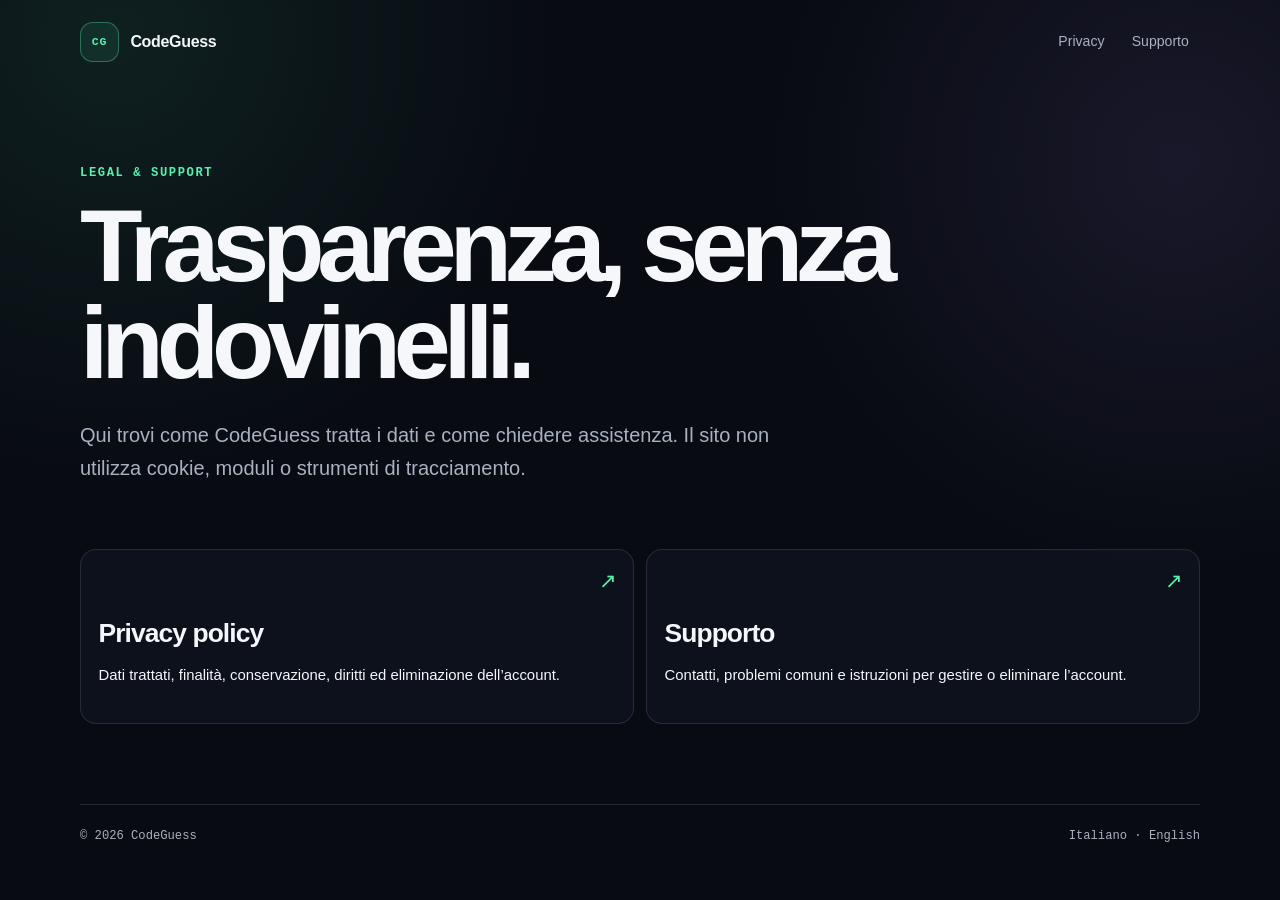
==== index.html @ 76d26ee3 "Publish CodeGuess privacy and support pages" ====
<!doctype html>
<html lang="it">
<head>
  <meta charset="utf-8">
  <meta name="viewport" content="width=device-width, initial-scale=1">
  <meta name="theme-color" content="#080b12">
  <meta name="description" content="Privacy e supporto ufficiale per l’app CodeGuess.">
  <title>CodeGuess · Privacy e supporto</title>
  <link rel="stylesheet" href="./legal.css">
</head>
<body>
  <a class="skip-link" href="#page-title">Vai al contenuto</a>
  <div class="shell">
    <header class="topbar">
      <a class="brand" href="./" aria-label="CodeGuess, home">
        <span class="brand-mark" aria-hidden="true">CG</span>
        <span>CodeGuess</span>
      </a>
      <nav class="top-nav" aria-label="Navigazione principale">
        <a href="./privacy.html">Privacy</a>
        <a href="./support.html">Supporto</a>
      </nav>
    </header>

    <main id="page-title">
      <header class="document-header">
        <p class="eyebrow">Legal &amp; support</p>
        <h1>Trasparenza, senza indovinelli.</h1>
        <p class="lead">Qui trovi come CodeGuess tratta i dati e come chiedere assistenza. Il sito non utilizza cookie, moduli o strumenti di tracciamento.</p>
      </header>

      <section class="help-grid home-links" aria-label="Documenti e assistenza">
        <a class="help-card" href="./privacy.html">
          <h2>Privacy policy</h2>
          <p>Dati trattati, finalità, conservazione, diritti ed eliminazione dell’account.</p>
        </a>
        <a class="help-card" href="./support.html">
          <h2>Supporto</h2>
          <p>Contatti, problemi comuni e istruzioni per gestire o eliminare l’account.</p>
        </a>
      </section>

    </main>

    <footer>
      <div class="footer-row">
        <span>© 2026 CodeGuess</span>
        <span>Italiano · English</span>
      </div>
    </footer>
  </div>
</body>
</html>
---- legal.css ----
:root {
  color-scheme: dark;
  --bg: #080b12;
  --surface: #101622;
  --surface-high: #171f2e;
  --text: #f5f7fb;
  --muted: #a9b1c1;
  --line: rgba(255, 255, 255, 0.11);
  --green: #55f2ae;
  --violet: #ae8cff;
  --blue: #64cbff;
  --warning: #ffd98f;
  --sans: Inter, ui-sans-serif, -apple-system, BlinkMacSystemFont, "Segoe UI", sans-serif;
  --mono: "SFMono-Regular", Consolas, "Liberation Mono", monospace;
}

* {
  box-sizing: border-box;
}

html {
  background: var(--bg);
  scroll-behavior: smooth;
}

body {
  min-height: 100vh;
  margin: 0;
  color: var(--text);
  background:
    radial-gradient(circle at 9% 4%, rgba(85, 242, 174, 0.09), transparent 28rem),
    radial-gradient(circle at 92% 18%, rgba(174, 140, 255, 0.1), transparent 26rem),
    var(--bg);
  font-family: var(--sans);
  line-height: 1.65;
  -webkit-font-smoothing: antialiased;
}

a {
  color: var(--blue);
  text-underline-offset: 0.2em;
}

a:hover {
  text-decoration-thickness: 2px;
}

a:focus-visible,
button:focus-visible {
  outline: 3px solid var(--blue);
  outline-offset: 4px;
}

.skip-link {
  position: fixed;
  top: 0.75rem;
  left: 0.75rem;
  z-index: 20;
  padding: 0.65rem 0.9rem;
  border-radius: 0.65rem;
  color: #06130d;
  background: var(--green);
  font-weight: 750;
  transform: translateY(-180%);
  transition: transform 160ms ease;
}

.skip-link:focus {
  transform: translateY(0);
}

.shell {
  width: min(1120px, calc(100% - 2rem));
  margin: 0 auto;
  padding: 1.35rem 0 2.5rem;
}

.topbar,
.footer-row {
  display: flex;
  align-items: center;
  justify-content: space-between;
  gap: 1rem;
}

.brand {
  display: inline-flex;
  align-items: center;
  gap: 0.7rem;
  color: var(--text);
  font-weight: 760;
  letter-spacing: -0.02em;
  text-decoration: none;
}

.brand-mark {
  display: grid;
  width: 2.45rem;
  height: 2.45rem;
  place-items: center;
  border: 1px solid rgba(85, 242, 174, 0.35);
  border-radius: 0.8rem;
  color: var(--green);
  background: rgba(85, 242, 174, 0.08);
  font: 700 0.72rem/1 var(--mono);
  letter-spacing: 0.08em;
}

.top-nav {
  display: flex;
  align-items: center;
  gap: 0.3rem;
}

.top-nav a {
  padding: 0.55rem 0.7rem;
  border-radius: 0.65rem;
  color: var(--muted);
  font-size: 0.88rem;
  text-decoration: none;
}

.top-nav a[aria-current="page"],
.top-nav a:hover {
  color: var(--text);
  background: rgba(255, 255, 255, 0.06);
}

.document-header {
  max-width: 840px;
  padding: 6.5rem 0 3rem;
}

.eyebrow {
  margin: 0 0 1rem;
  color: var(--green);
  font: 650 0.76rem/1.2 var(--mono);
  letter-spacing: 0.13em;
  text-transform: uppercase;
}

.document-header h1 {
  margin: 0;
  font-size: clamp(3rem, 8vw, 6.6rem);
  line-height: 0.95;
  letter-spacing: -0.07em;
}

.lead {
  max-width: 700px;
  margin: 1.7rem 0 0;
  color: var(--muted);
  font-size: clamp(1.05rem, 2vw, 1.25rem);
}

.meta-row {
  display: flex;
  flex-wrap: wrap;
  gap: 0.7rem 1.4rem;
  margin-top: 1.7rem;
  color: var(--muted);
  font: 500 0.77rem/1.5 var(--mono);
}

.draft-banner {
  display: grid;
  grid-template-columns: minmax(120px, 0.28fr) 1fr;
  gap: 1.3rem;
  margin: 0 0 2rem;
  padding: 1.15rem 1.3rem;
  border: 1px dashed rgba(255, 217, 143, 0.38);
  border-radius: 1rem;
  color: var(--warning);
  background: rgba(255, 217, 143, 0.055);
}

.draft-banner p {
  margin: 0;
  color: var(--muted);
}

.language-nav {
  position: sticky;
  top: 1rem;
  z-index: 5;
  display: inline-flex;
  gap: 0.25rem;
  margin-bottom: 2rem;
  padding: 0.3rem;
  border: 1px solid var(--line);
  border-radius: 0.85rem;
  background: rgba(16, 22, 34, 0.9);
  backdrop-filter: blur(14px);
}

.language-nav a {
  padding: 0.55rem 0.8rem;
  border-radius: 0.6rem;
  color: var(--muted);
  font: 600 0.78rem/1 var(--mono);
  text-decoration: none;
}

.language-nav a:hover {
  color: var(--text);
  background: rgba(255, 255, 255, 0.06);
}

.document-layout {
  display: grid;
  grid-template-columns: minmax(180px, 0.31fr) minmax(0, 1fr);
  gap: clamp(2rem, 7vw, 6.5rem);
  align-items: start;
}

.contents {
  position: sticky;
  top: 5.3rem;
  padding: 1.1rem;
  border: 1px solid var(--line);
  border-radius: 1rem;
  background: rgba(16, 22, 34, 0.58);
}

.contents strong {
  display: block;
  margin-bottom: 0.65rem;
  color: var(--text);
  font: 650 0.72rem/1.2 var(--mono);
  letter-spacing: 0.08em;
  text-transform: uppercase;
}

.contents a {
  display: block;
  padding: 0.34rem 0;
  color: var(--muted);
  font-size: 0.86rem;
  line-height: 1.35;
  text-decoration: none;
}

.contents a:hover {
  color: var(--text);
}

.document-body {
  min-width: 0;
}

.language-section + .language-section {
  margin-top: 6rem;
  padding-top: 5rem;
  border-top: 1px solid var(--line);
}

.language-title {
  margin: 0 0 2.4rem;
  color: var(--violet);
  font: 650 0.78rem/1.2 var(--mono);
  letter-spacing: 0.1em;
  text-transform: uppercase;
}

.policy-section {
  scroll-margin-top: 5rem;
  padding: 0 0 2.4rem;
}

.policy-section + .policy-section {
  padding-top: 2.4rem;
  border-top: 1px solid var(--line);
}

.policy-section h2 {
  margin: 0 0 1rem;
  font-size: clamp(1.45rem, 3vw, 2rem);
  line-height: 1.15;
  letter-spacing: -0.035em;
}

.policy-section h3 {
  margin: 1.5rem 0 0.45rem;
  font-size: 1rem;
}

.policy-section p,
.policy-section li {
  color: #c6ccda;
}

.policy-section p {
  margin: 0.7rem 0;
}

.policy-section ul,
.policy-section ol {
  margin: 0.8rem 0;
  padding-left: 1.35rem;
}

.policy-section li + li {
  margin-top: 0.55rem;
}

.placeholder {
  display: inline;
  padding: 0.08rem 0.3rem;
  border-radius: 0.3rem;
  color: var(--warning);
  background: rgba(255, 217, 143, 0.1);
  font-family: var(--mono);
  font-size: 0.88em;
}

.data-grid,
.help-grid {
  display: grid;
  grid-template-columns: repeat(2, minmax(0, 1fr));
  gap: 0.75rem;
  margin: 1rem 0;
}

.data-card,
.help-card,
.contact-card {
  padding: 1.1rem;
  border: 1px solid var(--line);
  border-radius: 1rem;
  background: rgba(16, 22, 34, 0.65);
}

.data-card h3,
.help-card h3 {
  margin: 0 0 0.35rem;
}

.data-card p,
.help-card p {
  margin: 0;
  font-size: 0.93rem;
}

.home-links a {
  position: relative;
  min-height: 175px;
  color: var(--text);
  text-decoration: none;
  transition: border-color 180ms ease, transform 180ms ease;
}

.home-links a:hover {
  border-color: rgba(255, 255, 255, 0.26);
  transform: translateY(-3px);
}

.home-links a::after {
  content: "↗";
  position: absolute;
  top: 0.9rem;
  right: 1rem;
  color: var(--green);
  font-size: 1.3rem;
}

.home-links h2 {
  margin: 2.8rem 0 0.45rem;
  font-size: 1.65rem;
  letter-spacing: -0.035em;
}

.contact-card {
  margin: 1rem 0;
  border-color: rgba(85, 242, 174, 0.24);
  background: rgba(85, 242, 174, 0.055);
}

.contact-card p {
  margin: 0.35rem 0;
}

.steps {
  list-style: none;
  padding: 0 !important;
  counter-reset: step;
}

.steps li {
  position: relative;
  min-height: 2.4rem;
  padding-left: 3.15rem;
  counter-increment: step;
}

.steps li::before {
  content: counter(step, decimal-leading-zero);
  position: absolute;
  left: 0;
  top: 0.05rem;
  color: var(--green);
  font: 650 0.75rem/1.8rem var(--mono);
}

.site-note {
  margin-top: 4rem;
  padding: 1rem 1.2rem;
  border-left: 3px solid var(--green);
  color: var(--muted);
  background: rgba(85, 242, 174, 0.045);
}

footer {
  margin-top: 5rem;
  padding-top: 1.4rem;
  border-top: 1px solid var(--line);
  color: var(--muted);
  font: 500 0.76rem/1.5 var(--mono);
}

@media (max-width: 820px) {
  .document-header {
    padding-top: 4.2rem;
  }

  .document-layout {
    grid-template-columns: 1fr;
  }

  .contents {
    display: none;
  }
}

@media (max-width: 620px) {
  .topbar {
    align-items: flex-start;
  }

  .top-nav {
    flex-direction: column;
    align-items: flex-end;
  }

  .draft-banner,
  .data-grid,
  .help-grid {
    grid-template-columns: 1fr;
  }

  .footer-row {
    align-items: flex-start;
    flex-direction: column;
  }
}

@media print {
  :root {
    color-scheme: light;
  }

  body {
    color: #15171b;
    background: #fff;
  }

  .topbar,
  .language-nav,
  .contents,
  .draft-banner,
  footer {
    display: none;
  }

  .document-header {
    padding-top: 1rem;
  }

  .document-layout {
    display: block;
  }

  .policy-section p,
  .policy-section li,
  .lead {
    color: #282c33;
  }

  .data-card,
  .help-card,
  .contact-card {
    border-color: #d8dbe0;
    background: #fff;
  }
}

@media (prefers-reduced-motion: reduce) {
  *,
  *::before,
  *::after {
    scroll-behavior: auto !important;
    transition: none !important;
  }
}
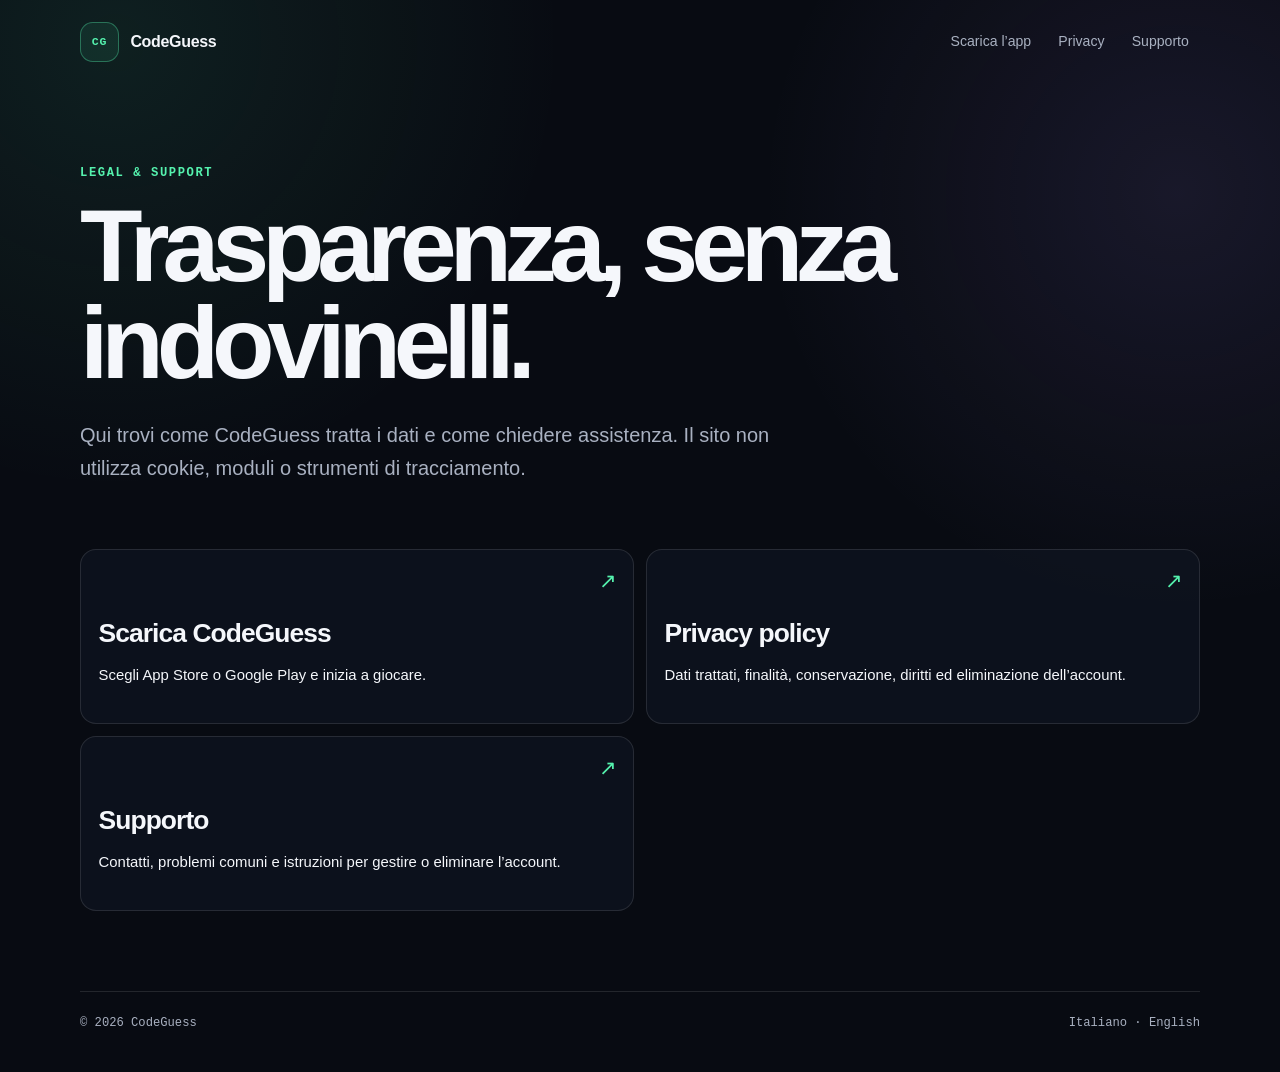
==== commit 3e743183: "Added linktree page" ====
--- a/index.html
+++ b/index.html
@@ -17,6 +17,7 @@
         <span>CodeGuess</span>
       </a>
       <nav class="top-nav" aria-label="Navigazione principale">
+        <a href="./linktree.html">Scarica l’app</a>
         <a href="./privacy.html">Privacy</a>
         <a href="./support.html">Supporto</a>
       </nav>
@@ -30,6 +31,10 @@
       </header>
 
       <section class="help-grid home-links" aria-label="Documenti e assistenza">
+        <a class="help-card" href="./linktree.html">
+          <h2>Scarica CodeGuess</h2>
+          <p>Scegli App Store o Google Play e inizia a giocare.</p>
+        </a>
         <a class="help-card" href="./privacy.html">
           <h2>Privacy policy</h2>
           <p>Dati trattati, finalità, conservazione, diritti ed eliminazione dell’account.</p>
--- a/legal.css
+++ b/legal.css
@@ -369,6 +369,127 @@
   letter-spacing: -0.035em;
 }
 
+.store-page {
+  display: grid;
+  min-height: 100svh;
+  place-items: center;
+  padding: 1.25rem;
+}
+
+.store-card {
+  width: min(100%, 440px);
+  padding: clamp(1.6rem, 7vw, 2.5rem);
+  border: 1px solid var(--line);
+  border-radius: 1.6rem;
+  background: linear-gradient(160deg, rgba(23, 31, 46, 0.94), rgba(16, 22, 34, 0.88));
+  box-shadow: 0 2rem 6rem rgba(0, 0, 0, 0.28);
+  text-align: center;
+}
+
+.store-icon {
+  display: block;
+  width: 7rem;
+  height: 7rem;
+  margin: 0 auto 1.6rem;
+  border: 1px solid var(--line);
+  border-radius: 1.7rem;
+  box-shadow: 0 1rem 3rem rgba(85, 242, 174, 0.12);
+}
+
+.store-card .eyebrow {
+  margin-bottom: 0.6rem;
+}
+
+.store-card h1 {
+  margin: 0;
+  font-size: clamp(2.5rem, 11vw, 3.5rem);
+  line-height: 0.98;
+  letter-spacing: -0.065em;
+}
+
+.store-lead {
+  margin: 1rem auto 1.7rem;
+  color: var(--muted);
+  font-size: 1rem;
+}
+
+.store-links {
+  display: grid;
+  gap: 0.8rem;
+}
+
+.store-button {
+  display: grid;
+  grid-template-columns: 2.4rem 1fr 1.5rem;
+  align-items: center;
+  min-height: 4.5rem;
+  padding: 0.75rem 1rem;
+  border: 1px solid rgba(255, 255, 255, 0.16);
+  border-radius: 1rem;
+  color: var(--text);
+  background: rgba(255, 255, 255, 0.055);
+  text-align: left;
+  text-decoration: none;
+  transition: transform 160ms ease, border-color 160ms ease, background 160ms ease;
+}
+
+.store-button:hover {
+  transform: translateY(-2px);
+  border-color: rgba(85, 242, 174, 0.55);
+  background: rgba(85, 242, 174, 0.09);
+}
+
+.store-button-icon {
+  color: var(--text);
+  font-size: 1.8rem;
+  line-height: 1;
+}
+
+.store-play-icon {
+  color: var(--green);
+  font-size: 1.45rem;
+}
+
+.store-button small,
+.store-button strong {
+  display: block;
+}
+
+.store-button small {
+  color: var(--muted);
+  font-size: 0.72rem;
+  line-height: 1.3;
+}
+
+.store-button strong {
+  font-size: 1.08rem;
+  line-height: 1.35;
+}
+
+.store-arrow {
+  color: var(--green);
+  font-size: 1.15rem;
+  text-align: right;
+}
+
+.store-footer {
+  display: flex;
+  justify-content: center;
+  gap: 0.65rem;
+  margin-top: 1.7rem;
+  color: var(--muted);
+  font-size: 0.78rem;
+}
+
+.store-footer a {
+  color: var(--muted);
+  text-decoration: none;
+}
+
+.store-footer a:hover {
+  color: var(--text);
+}
+
 .contact-card {
   margin: 1rem 0;
   border-color: rgba(85, 242, 174, 0.24);
